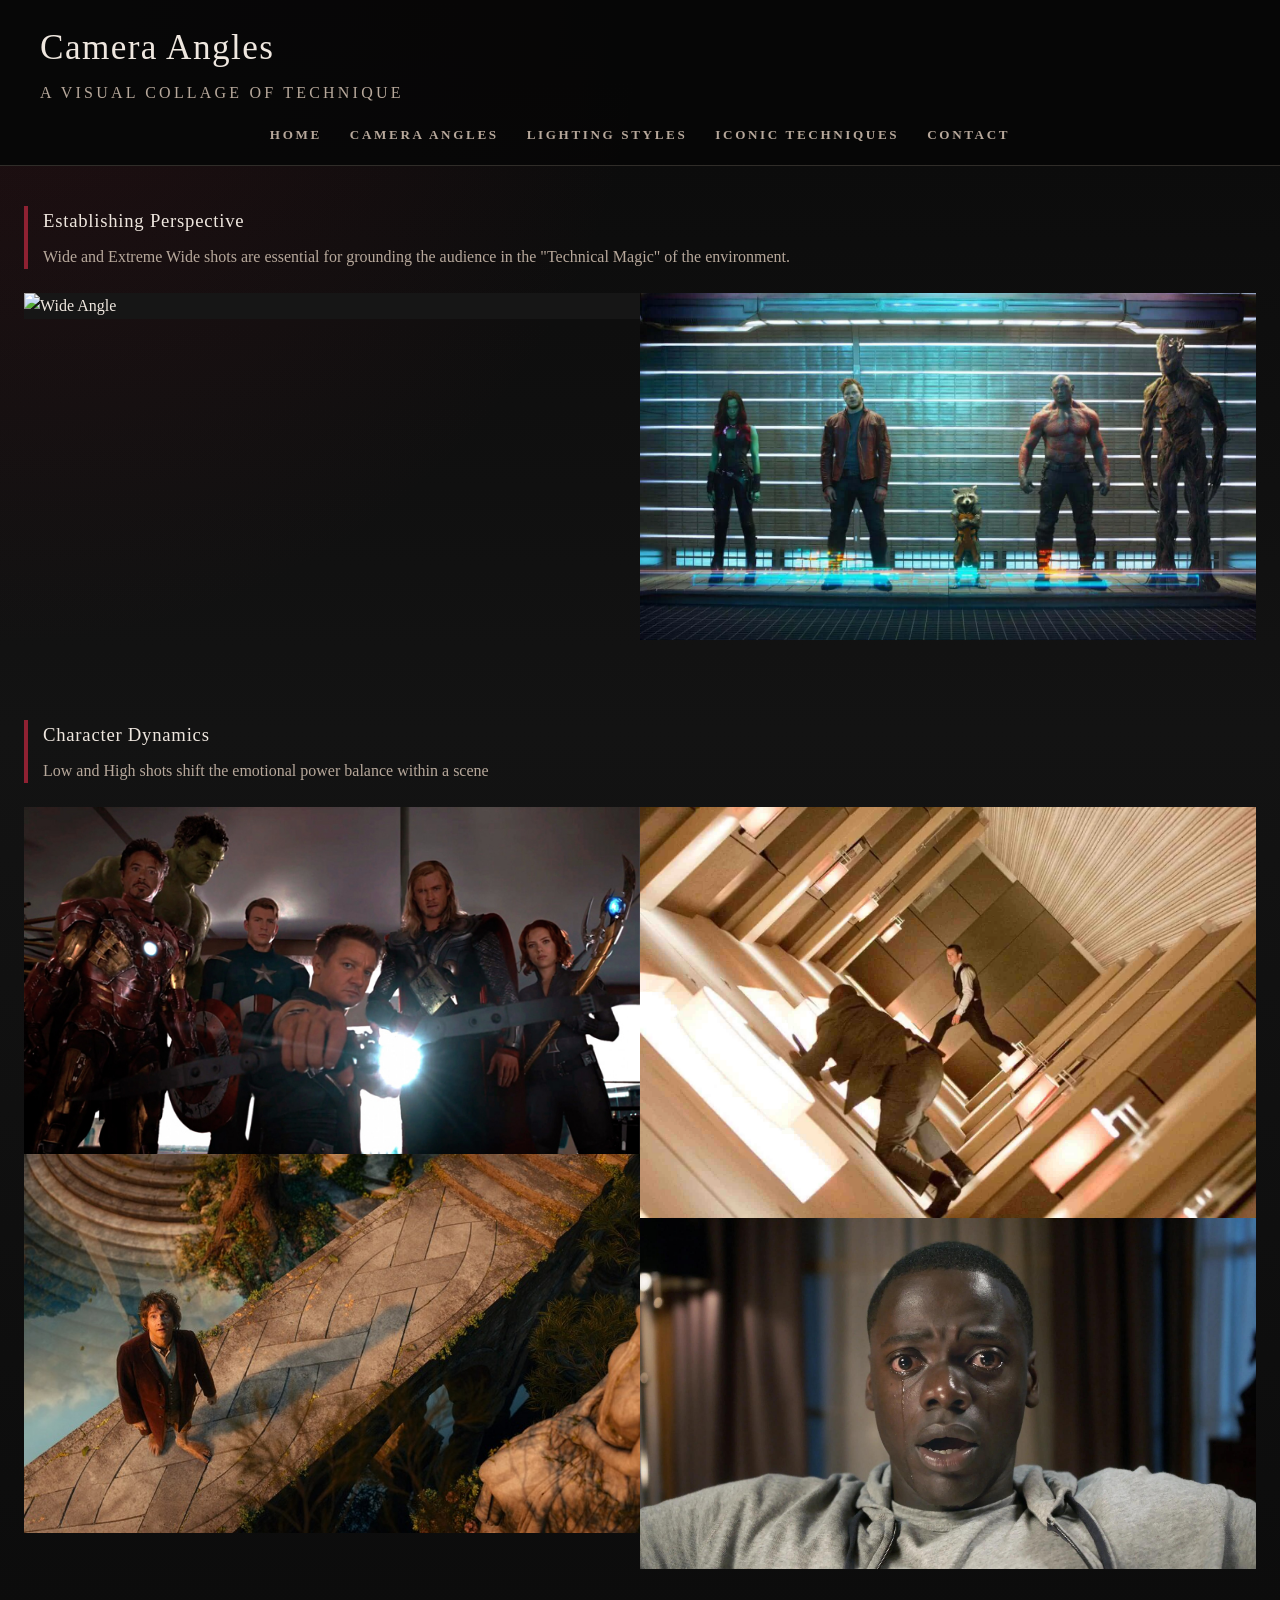
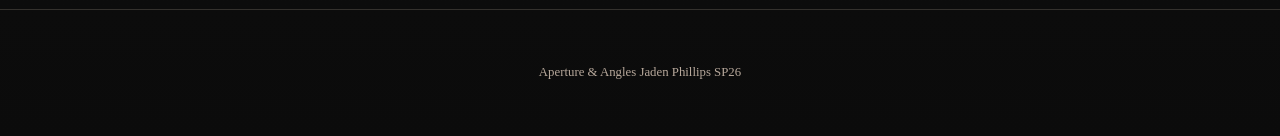
==== angles.html @ c00076a0 "Add files via upload version 3" ====
<!DOCTYPE html>
<html lang="en">
<head>
    <meta charset="UTF-8">
    <meta name="viewport" content="width=device-width, initial-scale=1.0">
    <meta name="description" content="A cinematic collage of camera angles with technical descriptions.">
    <title>Camera Angles Collage | Aperture & Angles</title>
    <link rel="stylesheet" href="style.css">
    <style>
        /* Section Styling */
        .angle-section {
            padding: 40px 24px;
            max-width: 1400px;
            margin: auto;
        }

        .section-header {
            margin-bottom: 24px;
            border-left: 4px solid var(--accent);
            padding-left: 15px;
        }

        /* Seamless Collage / Masonry Layout */
        .collage-container {
            column-count: 2; /* Fewer columns = larger images */
            column-gap: 0;   /* Seamless edges */
            width: 100%;
        }

        @media (max-width: 900px) {
            .collage-container { column-count: 1; }
        }

        .collage-item {
            position: relative;
            break-inside: avoid; /* Prevents images from splitting across columns */
            overflow: hidden;
            background: var(--bg-card);
        }

        .collage-item img {
            width: 100%;
            display: block;
            height: auto; /* Keeps natural size/proportions */
            transition: transform 0.5s ease;
        }

        /* Click/Hover Description Overlay */
        .collage-overlay {
            position: absolute;
            top: 0;
            left: 0;
            width: 100%;
            height: 100%;
            background: rgba(143, 33, 50, 0.85); /* Your --accent color */
            color: var(--text-main);
            display: flex;
            flex-direction: column;
            justify-content: center;
            align-items: center;
            opacity: 0;
            transition: opacity 0.3s ease;
            text-align: center;
            padding: 15px;
            cursor: pointer;
        }

        .collage-item:hover .collage-overlay {
            opacity: 1;
        }

        .collage-item:hover img {
            transform: scale(1.05);
        }
    </style>
</head>
<body>

    <header>
        <div class="header-content">
            <div class="title-block">
                <h1>Camera Angles</h1>
                <p>A Visual Collage of Technique</p>
            </div>
        </div>
        <nav>
            <a href="index.html">Home</a>
            <a href="angles.html">Camera Angles</a>
            <a href="lighting.html">Lighting Styles</a>
            <a href="techniques.html">Iconic Techniques</a>
            <a href="contact.html">Contact</a>
        </nav>
    </header>

    <main>
        <section class="angle-section">
            <div class="section-header">
                <h3>Establishing Perspective</h3>
                <p>Wide and Extreme Wide shots are essential for grounding the audience in the "Technical Magic" of the environment.</p>
            </div>
            <div class="collage-container">
                <div class="collage-item">
                    <img src="Wideangle.jpg" alt="Wide Angle">
                    <div class="collage-overlay">
                        <h4>Wide Angle</h4>
                        <p>Establishes the dominance or power of a character by looking up at them.</p>
                    </div>
                </div>
                <div class="collage-item">
                    <img src="fullshot.jpg" alt="Full Shot">
                    <div class="collage-overlay">
                        <h4>Full Shot</h4>
                        <p>Emphasizes the scale of the character within the environment.</p>
                    </div>
                </div>
            </div>
        </section>

        <section class="angle-section">
            <div class="section-header">
                <h3>Character Dynamics</h3>
                <p>Low and High shots shift the emotional power balance within a scene</p>
        
            </div>
            <div class="collage-container">
                <div class="collage-item">
                    <img src="lowangle.jpg" alt="Low Angle">
                    <div class="collage-overlay">
                        <h4>Low Angle</h4>
                        <p>Establishes the dominance or power of a character by looking up at them.</p>
                    </div>
                </div>
                <div class="collage-item">
                    <img src="highangle.jpg" alt="High Angle">
                    <div class="collage-overlay">
                        <h4>High Angle</h4>
                        <p>Diminishes the power of a character by looking down on them.</p>
                    </div>
                </div>
                <div class="collage-item">
                    <img src="dutchangle.jpg" alt="Dutch Angle">
                    <div class="collage-overlay">
                        <h4>Dutch Angle</h4>
                        <p>Conveys psychological uneasiness and tension.</p></div>
                </div>
                <div class="collage-item">
                    <img src="closeup.jpg" alt="Close Up">
                    <div class="collage-overlay">
                        <h4>Close Up</h4>
                        <p>Completes the emotional impact by focusing on a character's expressions.</p></div>
                </div>
            </div>
        </section>
    </main>

    <footer>
        <p>Aperture & Angles Jaden Phillips SP26</p>
    </footer>

</body>
</html>
---- style.css ----
:root {
    --bg-main: #0a0a0a;
    --bg-panel: #111111;
    --bg-card: #161616;
    --text-main: #efe7df;
    --text-muted: #b7a89b;
    --accent: #8f2132;
    --accent-soft: #c4b4a5;
    --border: rgba(196, 180, 165, 0.22);
    --shadow: rgba(0, 0, 0, 0.45);
}

body {
    background:
        radial-gradient(circle at top left, rgba(143, 33, 50, 0.16), transparent 30%),
        linear-gradient(to bottom, #0a0a0a, #131313 42%, #0b0b0b);
    color: var(--text-main);
    font-family: Georgia, 'Times New Roman', serif;
    margin: 0;
    padding: 0;
    line-height: 1.6;
}

header {
    border-bottom: 1px solid var(--border);
    padding: 20px 32px;
    background: rgba(7, 7, 7, 0.96);
}

.hero-overlay {
    max-width: 760px;
    padding: 32px 40px;
    background: linear-gradient(to bottom, rgba(10, 10, 10, 0.2), rgba(10, 10, 10, 0.58));
}

.hero-overlay h2,
.hero-overlay p {
    color: var(--text-main);
    text-shadow: 0 4px 24px rgba(0, 0, 0, 0.7);
}

.hero-overlay h2 {
    font-size: clamp(2.8rem, 7vw, 5.6rem);
    font-weight: 400;
    letter-spacing: 0.02em;
    line-height: 1.05;
    margin: 0 0 16px;
}

.hero-overlay p {
    color: var(--text-muted);
    font-size: 1.1rem;
    margin: 0;
}

.header-content {
    display: flex;
    align-items: center;
    justify-content: space-between;
    max-width: 1200px;
    margin: auto;
}


.title-block h1 {
    color: var(--text-main);
    font-size: 2.2rem;
    font-weight: 400;
    letter-spacing: 0.04em;
    margin: 0;
}

.title-block p {
    color: var(--text-muted);
    letter-spacing: 0.2em;
    margin: 4px 0 0;
    text-transform: uppercase;
}

nav {
    display: flex;
    justify-content: center;
    gap: 28px;
    padding-top: 18px;
}

nav a {
    text-decoration: none;
    color: var(--text-muted);
    font-size: 0.82rem;
    font-weight: 600;
    letter-spacing: 0.2em;
    text-transform: uppercase;
}

nav a:hover {
    color: var(--accent); 
}

/* Hero Section */
#hero {
    min-height: 74vh;
    background-image: linear-gradient(rgba(7, 7, 7, 0.38), rgba(7, 7, 7, 0.72)), url('hero.jpg');
    background-size: cover;
    background-position: center;
    background-repeat: no-repeat;
    display: flex;
    align-items: center;
    justify-content: center;
    text-align: center;
    border-top: 1px solid var(--border);
    border-bottom: 1px solid var(--border);
    margin: 0;
}


#intro,
#features,
#cta,
footer {
    max-width: 1200px;
    margin-left: auto;
    margin-right: auto;
}

#intro {
    padding: 56px 24px 24px;
}

#intro h3,
#cta h3 {
    color: var(--text-main);
    font-size: 1.6rem;
    font-weight: 400;
    letter-spacing: 0.04em;
    margin-bottom: 12px;
}

#intro p,
.card p,
#cta p,
footer p {
    color: var(--text-muted);
}

#features {
    display: flex;
    justify-content: space-around;
    gap: 24px;
    padding: 32px 24px 56px;
}

.card {
    width: 30%;
    border: 1px solid var(--border);
    padding: 15px;
    background: linear-gradient(to bottom, rgba(255, 255, 255, 0.02), rgba(255, 255, 255, 0.04));
    box-shadow: 0 18px 40px var(--shadow);
    text-align: left;
}

.card h4,
.card h4 a {
    color: var(--text-main);
    font-size: 1.15rem;
    font-weight: 400;
    text-decoration: none;
}

.placeholder-img1 {
    background-image: url('camera1.jpg');
    background-size: cover;
    background-position: center;
    background-repeat: no-repeat;
    height: 150px;
    background-color: var(--bg-card);
    display: flex;
    align-items: center;
    justify-content: center;
    border: 1px solid var(--border);
    margin-bottom: 10px;
}



.placeholder-img2 {
    background-image: url('lighting1.jpg');
    background-size: cover;
    background-position: center;
    background-repeat: no-repeat;
    height: 150px;
    background-color: var(--bg-card);
    display: flex;
    align-items: center;
    justify-content: center;
    border: 1px solid var(--border);
    margin-bottom: 10px;
}

.placeholder-img3 {
    background-image: url('techniques1.jpg');
    background-size: cover;
    background-position: center;
    background-repeat: no-repeat;
    height: 150px;
    background-color: var(--bg-card);
    display: flex;
    align-items: center;
    justify-content: center;
    border: 1px solid var(--border);
    margin-bottom: 10px;
}

#cta {
    background: linear-gradient(to right, rgba(143, 33, 50, 0.12), rgba(255, 255, 255, 0.03));
    border: 1px solid var(--border);
    box-sizing: border-box;
    width: calc(100% - 48px);
    padding: 40px;
    text-align: center;
    margin: 0 auto 48px;
}

.btn {
    display: inline-block;
    padding: 12px 28px;
    background-color: var(--accent);
    border: 1px solid var(--accent);
    text-decoration: none;
    color: var(--text-main);
    font-size: 0.82rem;
    font-weight: 700;
    letter-spacing: 0.18em;
    text-transform: uppercase;
    margin-top: 10px;
}

.btn:hover {
    background-color: transparent;
    color: var(--accent-soft);
}

footer {
    text-align: center;
    padding: 40px;
    border-top: 1px solid var(--border);
    font-size: 0.8em;
}

@media (max-width: 900px) {
    .header-content,
    #features {
        flex-direction: column;
    }

    .title-block {
        text-align: center;
    }

    .card {
        width: 100%;
    }

    nav {
        flex-wrap: wrap;
        gap: 16px;
    }

    #hero {
        min-height: 60vh;
        padding: 24px;
    }

    .hero-overlay {
        padding: 24px;
    }
}
 .lighting-section {
            padding: 40px 24px;
            max-width: 1200px;
            margin: auto;
        }

        .section-header {
            margin-bottom: 20px;
            border-left: 4px solid var(--accent);
            padding-left: 15px;
        }

        .section-header h2,
        .section-header h3 {
            margin: 0 0 8px;
            font-weight: 400;
            letter-spacing: 0.04em;
        }

        .section-header p {
            margin: 0;
            color: var(--text-muted);
        }

        .lighting-compare {
            position: relative;
            width: 100%;
            max-width: 1100px;
            margin: 24px auto 16px;
            border: 1px solid var(--border);
            overflow: hidden;
            background: #050505;
            aspect-ratio: 16 / 9;
        }

        .lighting-compare img {
            position: absolute;
            inset: 0;
            width: 100%;
            height: 100%;
            object-fit: cover;
            user-select: none;
            -webkit-user-drag: none;
        }

        .lighting-compare .base-image {
            filter: brightness(0.35) contrast(1.05);
        }

        .lighting-compare .reveal-wrap {
            position: absolute;
            inset: 0;
            width: 50%;
            overflow: hidden;
            border-right: 2px solid rgba(239, 231, 223, 0.9);
        }

        .lighting-compare .divider {
            position: absolute;
            top: 0;
            bottom: 0;
            left: 50%;
            width: 2px;
            background: rgba(239, 231, 223, 0.95);
            box-shadow: 0 0 18px rgba(239, 231, 223, 0.5);
            transform: translateX(-1px);
            pointer-events: none;
        }

        .compare-labels {
            display: flex;
            justify-content: space-between;
            margin: 0 auto 12px;
            max-width: 1100px;
            font-size: 0.78rem;
            letter-spacing: 0.18em;
            text-transform: uppercase;
            color: var(--text-muted);
        }

        .compare-control {
            max-width: 1100px;
            margin: 0 auto;
            display: grid;
            gap: 8px;
        }

        .compare-control label {
            color: var(--text-main);
            font-size: 0.82rem;
            letter-spacing: 0.12em;
            text-transform: uppercase;
        }

        .compare-control input[type="range"] {
            width: 100%;
            accent-color: var(--accent);
            cursor: ew-resize;
        }

        .lighting-notes {
            margin-top: 28px;
            display: grid;
            gap: 14px;
            grid-template-columns: repeat(2, minmax(0, 1fr));
        }

        .note-card {
            border: 1px solid var(--border);
            background: rgba(255, 255, 255, 0.02);
            padding: 16px;
        }

        .note-card h4 {
            margin: 0 0 6px;
            font-weight: 400;
            color: var(--text-main);
        }

        .note-card p {
            margin: 0;
            color: var(--text-muted);
        }

        @media (max-width: 768px) {
            .lighting-section {
                padding: 32px 16px;
            }

            .lighting-notes {
                grid-template-columns: 1fr;
            }

            .compare-labels {
                letter-spacing: 0.12em;
                font-size: 0.72rem;
            }
        }
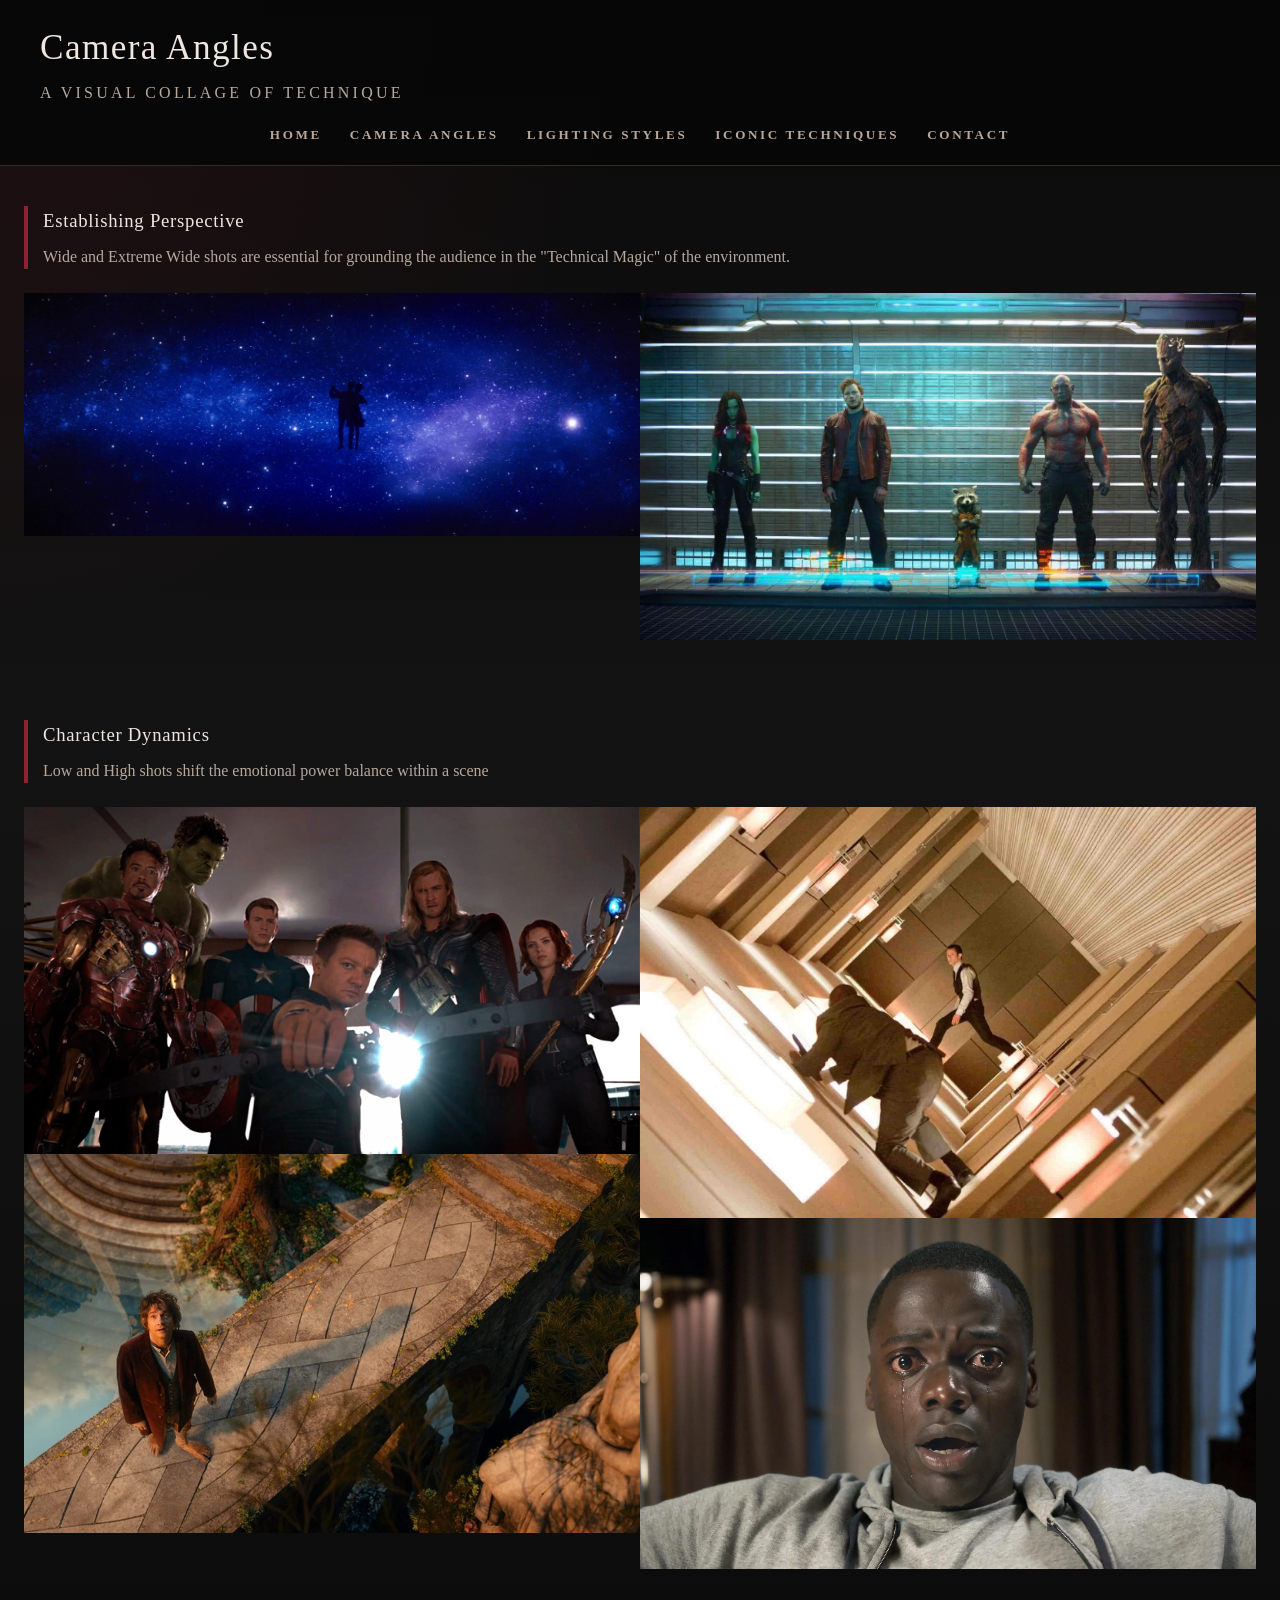
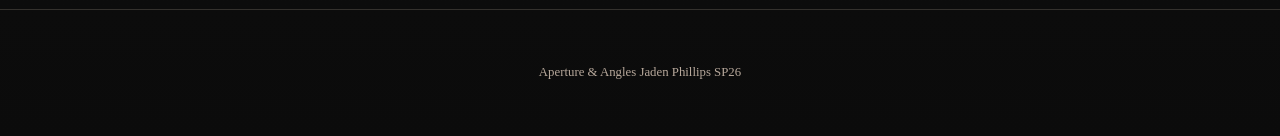
==== commit 1d6ff1e6: "Fix HTML encoding issues in angles.html" ====
--- a/angles.html
+++ b/angles.html
@@ -6,73 +6,7 @@
     <meta name="description" content="A cinematic collage of camera angles with technical descriptions.">
     <title>Camera Angles Collage | Aperture & Angles</title>
     <link rel="stylesheet" href="style.css">
-    <style>
-        /* Section Styling */
-        .angle-section {
-            padding: 40px 24px;
-            max-width: 1400px;
-            margin: auto;
-        }
 
-        .section-header {
-            margin-bottom: 24px;
-            border-left: 4px solid var(--accent);
-            padding-left: 15px;
-        }
-
-        /* Seamless Collage / Masonry Layout */
-        .collage-container {
-            column-count: 2; /* Fewer columns = larger images */
-            column-gap: 0;   /* Seamless edges */
-            width: 100%;
-        }
-
-        @media (max-width: 900px) {
-            .collage-container { column-count: 1; }
-        }
-
-        .collage-item {
-            position: relative;
-            break-inside: avoid; /* Prevents images from splitting across columns */
-            overflow: hidden;
-            background: var(--bg-card);
-        }
-
-        .collage-item img {
-            width: 100%;
-            display: block;
-            height: auto; /* Keeps natural size/proportions */
-            transition: transform 0.5s ease;
-        }
-
-        /* Click/Hover Description Overlay */
-        .collage-overlay {
-            position: absolute;
-            top: 0;
-            left: 0;
-            width: 100%;
-            height: 100%;
-            background: rgba(143, 33, 50, 0.85); /* Your --accent color */
-            color: var(--text-main);
-            display: flex;
-            flex-direction: column;
-            justify-content: center;
-            align-items: center;
-            opacity: 0;
-            transition: opacity 0.3s ease;
-            text-align: center;
-            padding: 15px;
-            cursor: pointer;
-        }
-
-        .collage-item:hover .collage-overlay {
-            opacity: 1;
-        }
-
-        .collage-item:hover img {
-            transform: scale(1.05);
-        }
-    </style>
 </head>
 <body>
 
@@ -100,7 +34,7 @@
             </div>
             <div class="collage-container">
                 <div class="collage-item">
-                    <img src="Wideangle.jpg" alt="Wide Angle">
+                    <img src="wideangle.jpg" alt="Wide Angle">
                     <div class="collage-overlay">
                         <h4>Wide Angle</h4>
                         <p>Establishes the dominance or power of a character by looking up at them.</p>
@@ -158,4 +92,4 @@
     </footer>
 
 </body>
-</html>+</html>
--- a/style.css
+++ b/style.css
@@ -413,4 +413,70 @@
                 letter-spacing: 0.12em;
                 font-size: 0.72rem;
             }
+        }
+
+        
+        .angle-section {
+            padding: 40px 24px;
+            max-width: 1400px;
+            margin: auto;
+        }
+
+        .section-header {
+            margin-bottom: 24px;
+            border-left: 4px solid var(--accent);
+            padding-left: 15px;
+        }
+
+        /* Seamless Collage / Masonry Layout */
+        .collage-container {
+            column-count: 2; /* Fewer columns = larger images */
+            column-gap: 0;   /* Seamless edges */
+            width: 100%;
+        }
+
+        @media (max-width: 900px) {
+            .collage-container { column-count: 1; }
+        }
+
+        .collage-item {
+            position: relative;
+            break-inside: avoid; /* Prevents images from splitting across columns */
+            overflow: hidden;
+            background: var(--bg-card);
+        }
+
+        .collage-item img {
+            width: 100%;
+            display: block;
+            height: auto; 
+            transition: transform 0.5s ease;
+        }
+
+        /* hover display*/
+        .collage-overlay {
+            position: absolute;
+            top: 0;
+            left: 0;
+            width: 100%;
+            height: 100%;
+            background: rgba(143, 33, 50, 0.85); 
+            color: var(--text-main);
+            display: flex;
+            flex-direction: column;
+            justify-content: center;
+            align-items: center;
+            opacity: 0;
+            transition: opacity 0.3s ease;
+            text-align: center;
+            padding: 15px;
+            cursor: pointer;
+        }
+
+        .collage-item:hover .collage-overlay {
+            opacity: 1;
+        }
+
+        .collage-item:hover img {
+            transform: scale(1.05);
         }
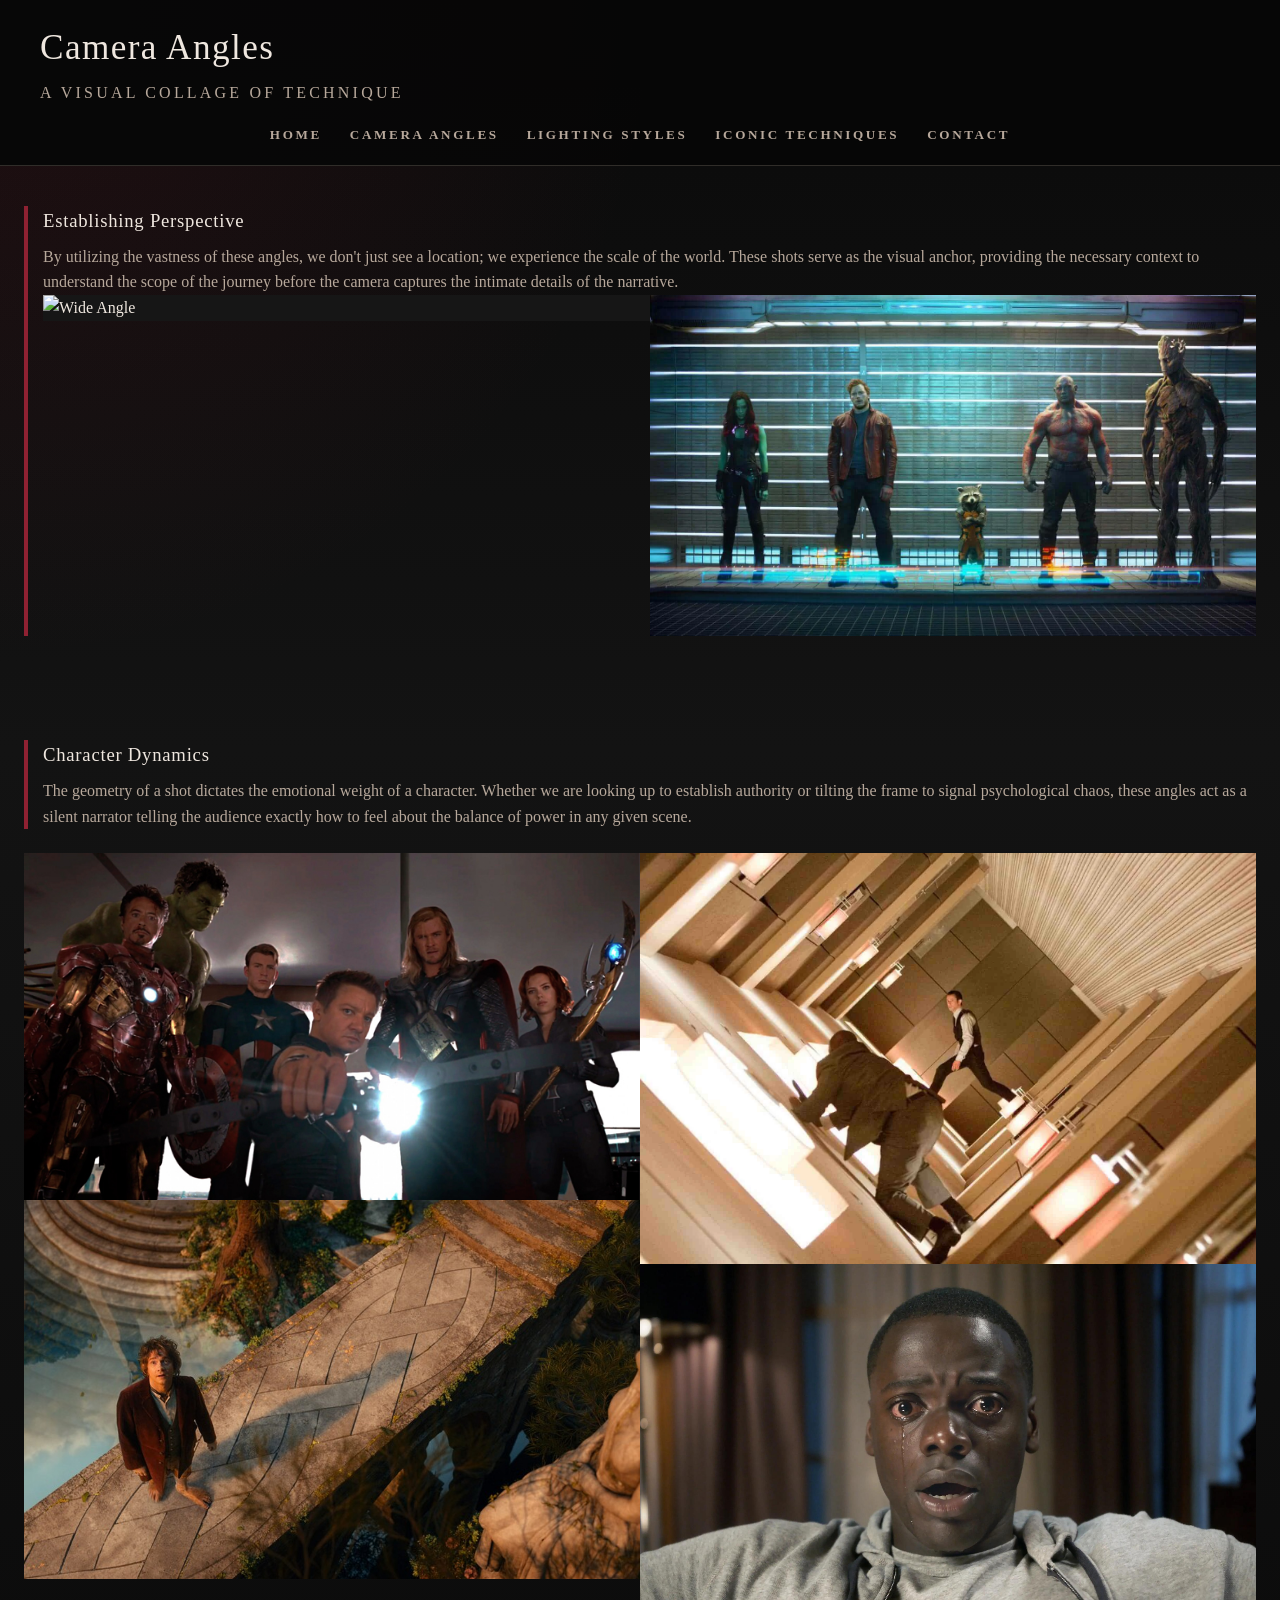
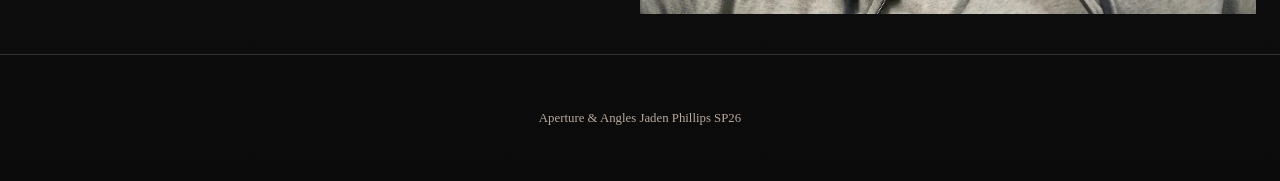
==== commit 5d490f7e: "Add files via upload final" ====
--- a/angles.html
+++ b/angles.html
@@ -30,14 +30,13 @@
         <section class="angle-section">
             <div class="section-header">
                 <h3>Establishing Perspective</h3>
-                <p>Wide and Extreme Wide shots are essential for grounding the audience in the "Technical Magic" of the environment.</p>
-            </div>
+                <p>By utilizing the vastness of these angles, we don't just see a location; we experience the scale of the world. These shots serve as the visual anchor, providing the necessary context to understand the scope of the journey before the camera captures the intimate details of the narrative.</p>
             <div class="collage-container">
                 <div class="collage-item">
-                    <img src="wideangle.jpg" alt="Wide Angle">
+                    <img src="Wideangle.jpg" alt="Wide Angle">
                     <div class="collage-overlay">
                         <h4>Wide Angle</h4>
-                        <p>Establishes the dominance or power of a character by looking up at them.</p>
+                        <p>Creates a sense of space and context, allowing the audience to understand the environment and the relationship between characters and their surroundings.</p>
                     </div>
                 </div>
                 <div class="collage-item">
@@ -53,7 +52,7 @@
         <section class="angle-section">
             <div class="section-header">
                 <h3>Character Dynamics</h3>
-                <p>Low and High shots shift the emotional power balance within a scene</p>
+                <p>The geometry of a shot dictates the emotional weight of a character. Whether we are looking up to establish authority or tilting the frame to signal psychological chaos, these angles act as a silent narrator telling the audience exactly how to feel about the balance of power in any given scene.</p>
         
             </div>
             <div class="collage-container">
@@ -92,4 +91,4 @@
     </footer>
 
 </body>
-</html>
+</html>
--- a/style.css
+++ b/style.css
@@ -1,4 +1,133 @@
 
+/* ── Lighting Colors Table ────────────────────────────────── */
+.color-table-section {
+    max-width: 1100px;
+    margin: 56px auto;
+    padding: 0 24px;
+}
+
+.color-effects-table {
+    width: 100%;
+    border-collapse: collapse;
+    background: var(--bg-panel);
+    box-shadow: 0 18px 40px var(--shadow);
+    font-size: 0.95rem;
+}
+
+.color-effects-table caption {
+    caption-side: top;
+    color: var(--text-main);
+    font-size: 1.4rem;
+    font-weight: 400;
+    letter-spacing: 0.04em;
+    padding-bottom: 16px;
+    text-align: left;
+}
+
+.color-effects-table thead tr {
+    background: var(--accent);
+}
+
+.color-effects-table th {
+    color: var(--text-main);
+    font-size: 0.78rem;
+    font-weight: 600;
+    letter-spacing: 0.18em;
+    padding: 14px 20px;
+    text-align: left;
+    text-transform: uppercase;
+}
+
+.color-effects-table td {
+    border-bottom: 1px solid var(--border);
+    color: var(--text-muted);
+    padding: 16px 20px;
+    vertical-align: middle;
+}
+
+.color-effects-table tbody tr:last-child td {
+    border-bottom: none;
+}
+
+.color-effects-table tbody tr:hover td {
+    background: rgba(255, 255, 255, 0.03);
+    color: var(--text-main);
+}
+
+.color-effects-table td:first-child {
+    color: var(--text-main);
+    font-style: italic;
+    white-space: nowrap;
+}
+
+.color-effects-table td img {
+    display: block;
+    width: 120px;
+    height: 80px;
+    object-fit: cover;
+    background: var(--bg-card);
+    border: 1px solid var(--border);
+}
+
+.color-effects-table a {
+    color: var(--accent-soft);
+    text-decoration: underline;
+    text-underline-offset: 3px;
+}
+
+.color-effects-table a:hover {
+    color: var(--text-main);
+}
+
+/* Zoomable table image cursor */
+.color-effects-table td img.zoomable {
+    cursor: zoom-in;
+    transition: opacity 0.15s;
+}
+.color-effects-table td img.zoomable:hover {
+    opacity: 0.8;
+}
+
+/* Lightbox overlay */
+#lightbox {
+    position: fixed;
+    inset: 0;
+    background: rgba(0, 0, 0, 0.88);
+    display: flex;
+    align-items: center;
+    justify-content: center;
+    z-index: 1000;
+}
+#lightbox[hidden] {
+    display: none;
+}
+#lightbox-img {
+    max-width: 90vw;
+    max-height: 85vh;
+    object-fit: contain;
+    box-shadow: 0 8px 48px rgba(0, 0, 0, 0.7);
+    border: 1px solid var(--border);
+}
+#lightbox-close {
+    position: fixed;
+    top: 20px;
+    right: 28px;
+    background: none;
+    border: none;
+    color: var(--text-main);
+    font-size: 2.4rem;
+    line-height: 1;
+    cursor: pointer;
+    padding: 4px 10px;
+    opacity: 0.7;
+}
+#lightbox-close:hover {
+    opacity: 1;
+}
+
+/* ────────────────────────────────────────────────────────── */
+
+/* Global theme variables used across all pages */
 :root {
     --bg-main: #0a0a0a;
     --bg-panel: #111111;
@@ -8,9 +137,10 @@
     --accent: #8f2132;
     --accent-soft: #c4b4a5;
     --border: rgba(196, 180, 165, 0.22);
-    --shadow: rgba(0, 0, 0, 0.45);
-}
-
+    --shadow: rgba(0, 0, 0, 0.45); 
+}
+
+/* Base page background, typography, and spacing */
 body {
     background:
         radial-gradient(circle at top left, rgba(143, 33, 50, 0.16), transparent 30%),
@@ -22,24 +152,28 @@
     line-height: 1.6;
 }
 
+/* Top header shell with subtle divider */
 header {
     border-bottom: 1px solid var(--border);
     padding: 20px 32px;
     background: rgba(7, 7, 7, 0.96);
 }
 
+/* Content panel inside the hero image */
 .hero-overlay {
     max-width: 760px;
     padding: 32px 40px;
     background: linear-gradient(to bottom, rgba(10, 10, 10, 0.2), rgba(10, 10, 10, 0.58));
 }
 
+/* Shared hero text readability styles */
 .hero-overlay h2,
 .hero-overlay p {
     color: var(--text-main);
     text-shadow: 0 4px 24px rgba(0, 0, 0, 0.7);
 }
 
+/* Main hero heading style */
 .hero-overlay h2 {
     font-size: clamp(2.8rem, 7vw, 5.6rem);
     font-weight: 400;
@@ -48,12 +182,14 @@
     margin: 0 0 16px;
 }
 
+/* Hero supporting paragraph style */
 .hero-overlay p {
     color: var(--text-muted);
     font-size: 1.1rem;
     margin: 0;
 }
 
+/* Header layout container for title and nav */
 .header-content {
     display: flex;
     align-items: center;
@@ -63,6 +199,8 @@
 }
 
 
+
+/* Site title styling */
 .title-block h1 {
     color: var(--text-main);
     font-size: 2.2rem;
@@ -71,6 +209,7 @@
     margin: 0;
 }
 
+/* Subtitle/tagline under site title */
 .title-block p {
     color: var(--text-muted);
     letter-spacing: 0.2em;
@@ -78,6 +217,7 @@
     text-transform: uppercase;
 }
 
+/* Main navigation row */
 nav {
     display: flex;
     justify-content: center;
@@ -85,6 +225,7 @@
     padding-top: 18px;
 }
 
+/* Navigation link appearance */
 nav a {
     text-decoration: none;
     color: var(--text-muted);
@@ -94,11 +235,12 @@
     text-transform: uppercase;
 }
 
+/* Navigation hover state */
 nav a:hover {
     color: var(--accent); 
 }
 
-/* Hero Section */
+/* Main hero section with background image and overlay */
 #hero {
     min-height: 74vh;
     background-image: linear-gradient(rgba(7, 7, 7, 0.38), rgba(7, 7, 7, 0.72)), url('hero.jpg');
@@ -115,6 +257,7 @@
 }
 
 
+/* Shared max-width wrapper for key content sections */
 #intro,
 #features,
 #cta,
@@ -124,10 +267,12 @@
     margin-right: auto;
 }
 
+/* Intro section spacing */
 #intro {
     padding: 56px 24px 24px;
 }
 
+/* Section heading style for intro and CTA */
 #intro h3,
 #cta h3 {
     color: var(--text-main);
@@ -137,6 +282,7 @@
     margin-bottom: 12px;
 }
 
+/* Shared body text color for content blocks */
 #intro p,
 .card p,
 #cta p,
@@ -144,6 +290,7 @@
     color: var(--text-muted);
 }
 
+/* Feature cards row layout */
 #features {
     display: flex;
     justify-content: space-around;
@@ -151,23 +298,27 @@
     padding: 32px 24px 56px;
 }
 
+/* Feature card visual container */
 .card {
     width: 30%;
     border: 1px solid var(--border);
     padding: 15px;
     background: linear-gradient(to bottom, rgba(255, 255, 255, 0.02), rgba(255, 255, 255, 0.04));
     box-shadow: 0 18px 40px var(--shadow);
-    text-align: left;
-}
-
+    text-align: center;
+}
+
+/* Card title and linked title styling */
 .card h4,
 .card h4 a {
     color: var(--text-main);
     font-size: 1.15rem;
     font-weight: 400;
     text-decoration: none;
-}
-
+    text-align: center;
+}
+
+/* Camera preview image tile */
 .placeholder-img1 {
     background-image: url('camera1.jpg');
     background-size: cover;
@@ -181,9 +332,7 @@
     border: 1px solid var(--border);
     margin-bottom: 10px;
 }
-
-
-
+/* Lighting preview image tile */
 .placeholder-img2 {
     background-image: url('lighting1.jpg');
     background-size: cover;
@@ -198,6 +347,7 @@
     margin-bottom: 10px;
 }
 
+/* Techniques preview image tile */
 .placeholder-img3 {
     background-image: url('techniques1.jpg');
     background-size: cover;
@@ -212,6 +362,7 @@
     margin-bottom: 10px;
 }
 
+/* Call-to-action banner panel */
 #cta {
     background: linear-gradient(to right, rgba(143, 33, 50, 0.12), rgba(255, 255, 255, 0.03));
     border: 1px solid var(--border);
@@ -222,6 +373,7 @@
     margin: 0 auto 48px;
 }
 
+/* Primary button appearance */
 .btn {
     display: inline-block;
     padding: 12px 28px;
@@ -236,11 +388,13 @@
     margin-top: 10px;
 }
 
+/* Primary button hover state */
 .btn:hover {
     background-color: transparent;
     color: var(--accent-soft);
 }
 
+/* Footer alignment and spacing */
 footer {
     text-align: center;
     padding: 40px;
@@ -248,6 +402,126 @@
     font-size: 0.8em;
 }
 
+/* ── Contact Page ─────────────────────────────────────────── */
+
+/* Two-column layout: form + aside */
+.contact-layout {
+    display: grid;
+    grid-template-columns: 1fr 320px;
+    gap: 48px;
+    align-items: start;
+    max-width: 1100px;
+    margin: 0 auto;
+}
+
+/* Form field stack */
+.form-group {
+    display: flex;
+    flex-direction: column;
+    gap: 6px;
+    margin-bottom: 22px;
+}
+
+/* Field labels */
+.form-group label {
+    color: var(--text-main);
+    font-size: 0.82rem;
+    font-weight: 600;
+    letter-spacing: 0.14em;
+    text-transform: uppercase;
+}
+
+/* Shared input / select / textarea appearance */
+.contact-form input,
+.contact-form select,
+.contact-form textarea {
+    background: var(--bg-card);
+    border: 1px solid var(--border);
+    color: var(--text-main);
+    font-family: Georgia, 'Times New Roman', serif;
+    font-size: 0.95rem;
+    padding: 10px 14px;
+    outline: none;
+    transition: border-color 0.2s;
+    width: 100%;
+    box-sizing: border-box;
+}
+
+.contact-form input::placeholder,
+.contact-form textarea::placeholder {
+    color: var(--text-muted);
+}
+
+.contact-form input:focus,
+.contact-form select:focus,
+.contact-form textarea:focus {
+    border-color: var(--accent-soft);
+}
+
+.contact-form select option {
+    background: var(--bg-card);
+    color: var(--text-main);
+}
+
+.contact-form textarea {
+    resize: vertical;
+    min-height: 120px;
+}
+
+/* Submit button — inherits .btn, add top spacing */
+.contact-form .btn {
+    margin-top: 8px;
+}
+
+/* Sidebar panel */
+.contact-aside {
+    border: 1px solid var(--border);
+    background: var(--bg-panel);
+    padding: 28px 24px;
+}
+
+.contact-aside h3 {
+    color: var(--text-main);
+    font-size: 1rem;
+    font-weight: 600;
+    letter-spacing: 0.1em;
+    margin: 0 0 10px;
+    text-transform: uppercase;
+}
+
+.contact-aside p {
+    color: var(--text-muted);
+    font-size: 0.92rem;
+    margin: 0 0 12px;
+}
+
+.contact-aside a {
+    color: var(--accent-soft);
+    text-decoration: underline;
+    text-underline-offset: 3px;
+    word-break: break-word;
+}
+
+.contact-aside a:hover {
+    color: var(--text-main);
+}
+
+.contact-divider {
+    border: none;
+    border-top: 1px solid var(--border);
+    margin: 20px 0;
+}
+
+/* Stack contact layout on smaller screens */
+@media (max-width: 860px) {
+    .contact-layout {
+        grid-template-columns: 1fr;
+    }
+}
+
+/* ────────────────────────────────────────────────────────── */
+
+/* Tablet/mobile adjustments for header, cards, nav, and hero */
 @media (max-width: 900px) {
     .header-content,
     #features {
@@ -276,18 +550,21 @@
         padding: 24px;
     }
 }
+/* Lighting page section wrapper */
  .lighting-section {
             padding: 40px 24px;
             max-width: 1200px;
             margin: auto;
         }
 
+        /* Reusable heading block with accent bar */
         .section-header {
             margin-bottom: 20px;
             border-left: 4px solid var(--accent);
             padding-left: 15px;
         }
 
+        /* Lighting section title hierarchy */
         .section-header h2,
         .section-header h3 {
             margin: 0 0 8px;
@@ -295,14 +572,16 @@
             letter-spacing: 0.04em;
         }
 
+        /* Lighting section intro text */
         .section-header p {
             margin: 0;
             color: var(--text-muted);
         }
 
+        /* Before/after compare frame */
         .lighting-compare {
             position: relative;
-            width: 100%;
+            width: 75%;
             max-width: 1100px;
             margin: 24px auto 16px;
             border: 1px solid var(--border);
@@ -311,6 +590,7 @@
             aspect-ratio: 16 / 9;
         }
 
+        /* Shared image fit behavior inside compare frame */
         .lighting-compare img {
             position: absolute;
             inset: 0;
@@ -321,10 +601,12 @@
             -webkit-user-drag: none;
         }
 
+        /* Darkened base image layer */
         .lighting-compare .base-image {
             filter: brightness(0.35) contrast(1.05);
         }
 
+        /* Reveal window showing adjusted image portion */
         .lighting-compare .reveal-wrap {
             position: absolute;
             inset: 0;
@@ -333,6 +615,7 @@
             border-right: 2px solid rgba(239, 231, 223, 0.9);
         }
 
+        /* Visual divider at the reveal boundary */
         .lighting-compare .divider {
             position: absolute;
             top: 0;
@@ -345,6 +628,7 @@
             pointer-events: none;
         }
 
+        /* Labels above compare slider */
         .compare-labels {
             display: flex;
             justify-content: space-between;
@@ -356,6 +640,7 @@
             color: var(--text-muted);
         }
 
+        /* Slider control container */
         .compare-control {
             max-width: 1100px;
             margin: 0 auto;
@@ -363,6 +648,7 @@
             gap: 8px;
         }
 
+        /* Slider field label style */
         .compare-control label {
             color: var(--text-main);
             font-size: 0.82rem;
@@ -370,12 +656,14 @@
             text-transform: uppercase;
         }
 
+        /* Compare range slider style */
         .compare-control input[type="range"] {
             width: 100%;
             accent-color: var(--accent);
             cursor: ew-resize;
         }
 
+        /* Lighting notes grid below compare tool */
         .lighting-notes {
             margin-top: 28px;
             display: grid;
@@ -383,23 +671,27 @@
             grid-template-columns: repeat(2, minmax(0, 1fr));
         }
 
+        /* Individual note card shell */
         .note-card {
             border: 1px solid var(--border);
             background: rgba(255, 255, 255, 0.02);
             padding: 16px;
         }
 
+        /* Note card heading style */
         .note-card h4 {
             margin: 0 0 6px;
             font-weight: 400;
             color: var(--text-main);
         }
 
+        /* Note card body text */
         .note-card p {
             margin: 0;
             color: var(--text-muted);
         }
 
+        /* Mobile adjustments for lighting section and compare labels */
         @media (max-width: 768px) {
             .lighting-section {
                 padding: 32px 16px;
@@ -415,30 +707,53 @@
             }
         }
 
-        
+        /* Techniques page: video demo wrapper */
+        .technique-video-wrap {
+            max-width: 860px;
+            margin: 0 auto 40px;
+        }
+
+        .technique-video-wrap video {
+            width: 100%;
+            display: block;
+            border: 1px solid var(--border);
+            background: #050505;
+        }
+
+        .technique-video-caption {
+            margin: 14px 0 0;
+            color: var(--text-muted);
+            font-size: 0.92rem;
+            line-height: 1.65;
+        }
+
+        /* Aperture/angles page section wrapper */
         .angle-section {
             padding: 40px 24px;
             max-width: 1400px;
             margin: auto;
         }
 
+        /* Reused section header for angle content */
         .section-header {
             margin-bottom: 24px;
             border-left: 4px solid var(--accent);
             padding-left: 15px;
         }
 
-        /* Seamless Collage / Masonry Layout */
+        /* Masonry-style collage column container */
         .collage-container {
             column-count: 2; /* Fewer columns = larger images */
             column-gap: 0;   /* Seamless edges */
             width: 100%;
         }
 
+        /* Collapse to one collage column on smaller screens */
         @media (max-width: 900px) {
             .collage-container { column-count: 1; }
         }
 
+        /* Individual collage tile wrapper */
         .collage-item {
             position: relative;
             break-inside: avoid; /* Prevents images from splitting across columns */
@@ -446,6 +761,7 @@
             background: var(--bg-card);
         }
 
+        /* Collage image sizing and zoom transition */
         .collage-item img {
             width: 100%;
             display: block;
@@ -453,13 +769,14 @@
             transition: transform 0.5s ease;
         }
 
-        /* hover display*/
+        /* Overlay content shown on image hover */
         .collage-overlay {
             position: absolute;
             top: 0;
             left: 0;
             width: 100%;
             height: 100%;
+            box-sizing: border-box;
             background: rgba(143, 33, 50, 0.85); 
             color: var(--text-main);
             display: flex;
@@ -469,14 +786,17 @@
             opacity: 0;
             transition: opacity 0.3s ease;
             text-align: center;
-            padding: 15px;
+            padding: 20px;
             cursor: pointer;
-        }
-
+            overflow-y: auto;
+        }
+
+        /* Reveal overlay when tile is hovered */
         .collage-item:hover .collage-overlay {
             opacity: 1;
         }
 
+        /* Slight zoom-in effect when tile is hovered */
         .collage-item:hover img {
             transform: scale(1.05);
         }
